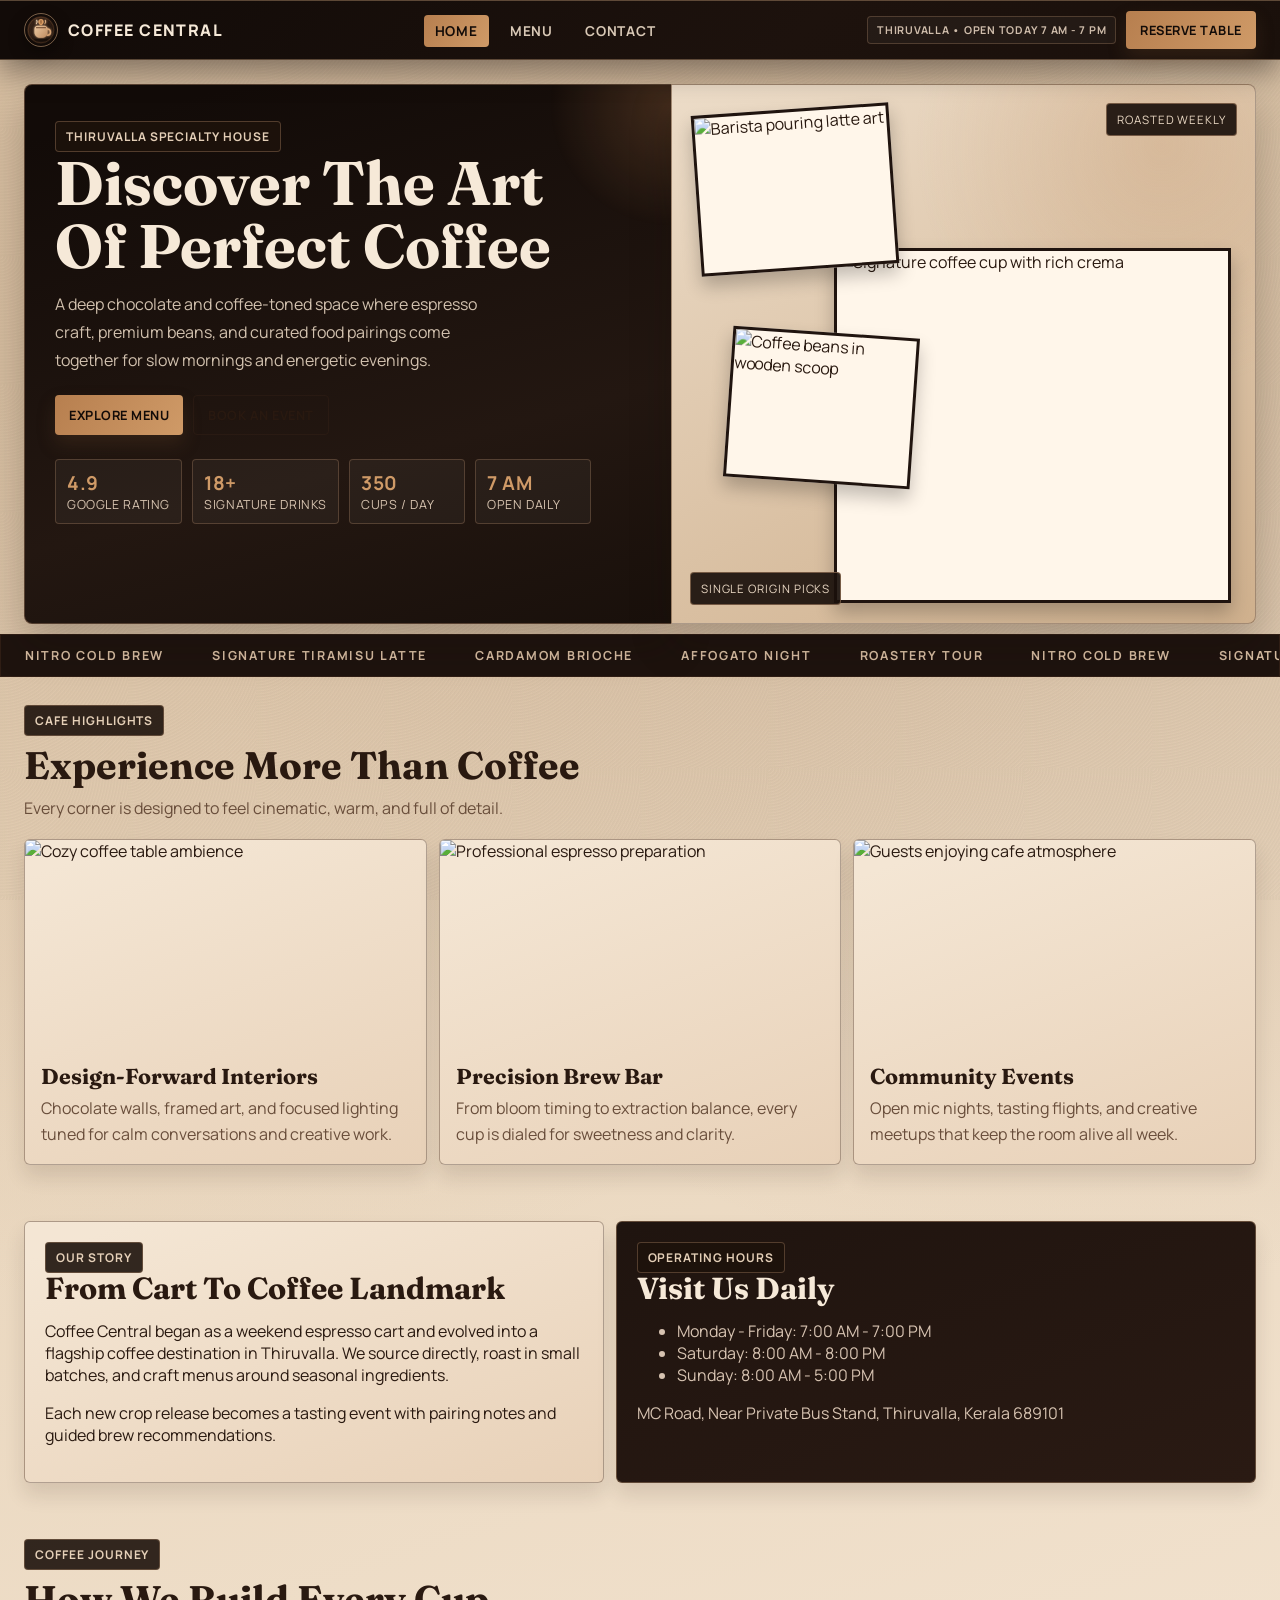
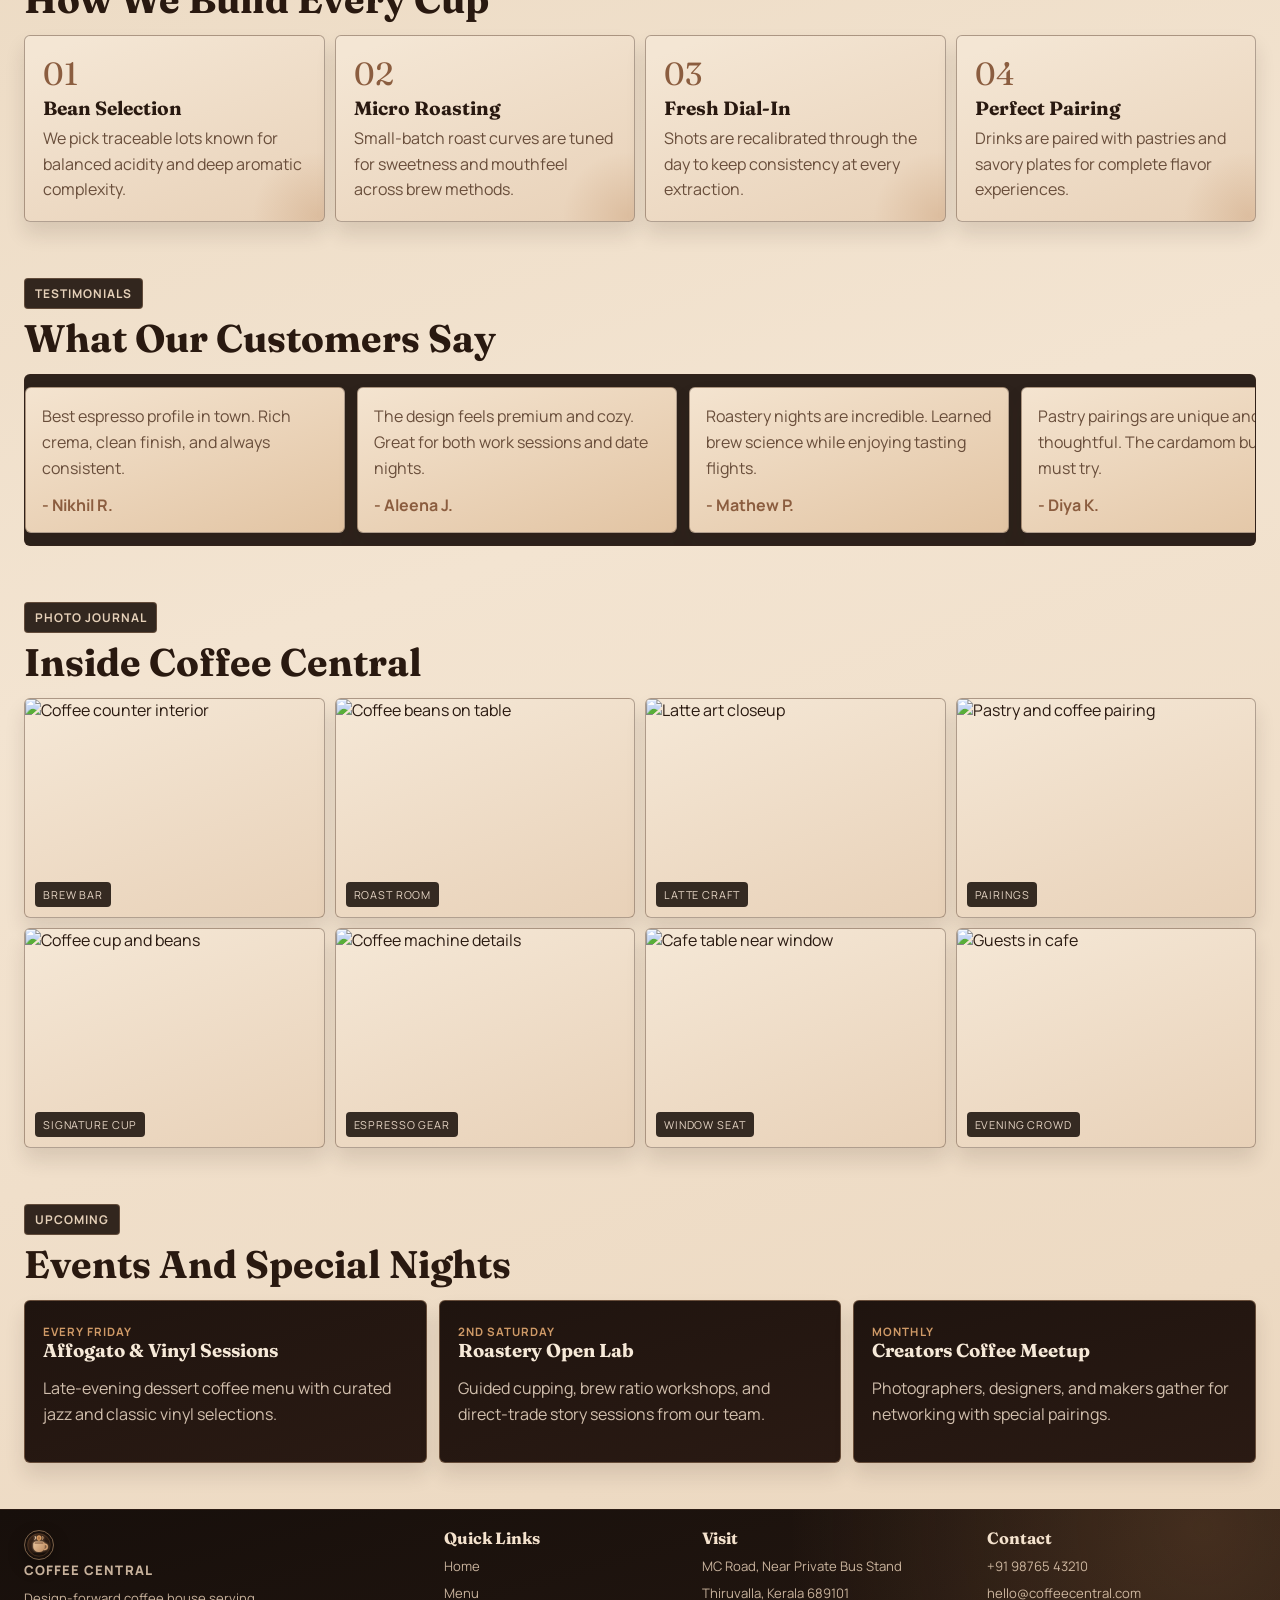
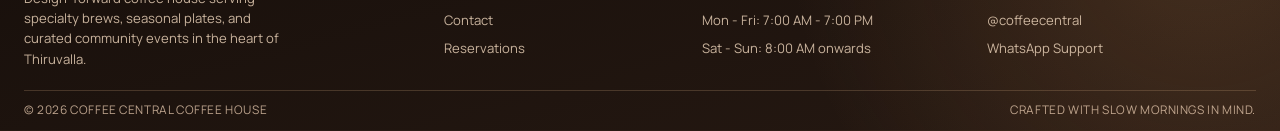
==== index.html @ bed0f674 "Add files via upload" ====
<!DOCTYPE html>
<html lang="en">
  <head>
    <meta charset="UTF-8" />
    <meta name="viewport" content="width=device-width, initial-scale=1.0" />
    <title>Coffee Central | Home</title>
    <meta
      name="description"
      content="Coffee Central in Thiruvalla offers specialty coffee, seasonal menu pairings, and immersive cafe experiences."
    />
    <link rel="preconnect" href="https://fonts.googleapis.com" />
    <link rel="preconnect" href="https://fonts.gstatic.com" crossorigin />
    <link
      href="https://fonts.googleapis.com/css2?family=Fraunces:opsz,wght@9..144,300;9..144,400;9..144,600;9..144,700&family=Manrope:wght@400;500;600;700;800&display=swap"
      rel="stylesheet"
    />
    <link rel="stylesheet" href="styles.css" />
  </head>
  <body>
    <div class="grain"></div>
    <div class="page">
      <div class="nav-wrap">
        <nav>
          <a class="brand" href="index.html">
            <img class="logo-mark" src="logo-coffee-central.svg" alt="Coffee Central logo" />
            <span>COFFEE CENTRAL</span>
          </a>
          <ul>
            <li><a class="nav-link" href="index.html">Home</a></li>
            <li><a class="nav-link" href="menu.html">Menu</a></li>
            <li><a class="nav-link" href="contact.html">Contact</a></li>
          </ul>
          <div class="nav-right">
            <p class="nav-meta">Thiruvalla • Open Today 7 AM - 7 PM</p>
            <a class="btn primary pulse" href="contact.html#reserve">Reserve Table</a>
          </div>
        </nav>
      </div>

      <main>
        <header class="hero">
          <div class="hero-copy reveal">
            <span class="kicker">Thiruvalla Specialty House</span>
            <h1>Discover The Art Of Perfect Coffee</h1>
            <p>
              A deep chocolate and coffee-toned space where espresso craft, premium beans,
              and curated food pairings come together for slow mornings and energetic evenings.
            </p>
            <div class="hero-cta">
              <a class="btn primary" href="menu.html">Explore Menu</a>
              <a class="btn ghost" href="contact.html">Book an Event</a>
            </div>
            <div class="metrics">
              <div class="metric"><strong>4.9</strong>Google Rating</div>
              <div class="metric"><strong>18+</strong>Signature Drinks</div>
              <div class="metric"><strong>350</strong>Cups / Day</div>
              <div class="metric"><strong>7 AM</strong>Open Daily</div>
            </div>
          </div>

          <div class="hero-visual reveal">
            <div class="hero-photo-stack">
              <div class="photo-frame large">
                <img src="https://images.unsplash.com/photo-1511920170033-f8396924c348?auto=format&fit=crop&w=1200&q=80" alt="Signature coffee cup with rich crema" />
              </div>
              <div class="photo-frame top floating">
                <img src="https://images.unsplash.com/photo-1495474472287-4d71bcdd2085?auto=format&fit=crop&w=800&q=80" alt="Barista pouring latte art" />
              </div>
              <div class="photo-frame mid floating">
                <img src="https://images.unsplash.com/photo-1498804103079-a6351b050096?auto=format&fit=crop&w=800&q=80" alt="Coffee beans in wooden scoop" />
              </div>
              <div class="floating-badge">Roasted Weekly</div>
              <div class="floating-badge alt">Single Origin Picks</div>
            </div>
          </div>
        </header>

        <div class="ticker">
          <div class="ticker-track">
            <span>Nitro Cold Brew</span>
            <span>Signature Tiramisu Latte</span>
            <span>Cardamom Brioche</span>
            <span>Affogato Night</span>
            <span>Roastery Tour</span>
            <span>Nitro Cold Brew</span>
            <span>Signature Tiramisu Latte</span>
            <span>Cardamom Brioche</span>
            <span>Affogato Night</span>
            <span>Roastery Tour</span>
          </div>
        </div>

        <section class="section reveal">
          <div class="section-head">
            <span class="kicker">Cafe Highlights</span>
            <h2>Experience More Than Coffee</h2>
            <p class="lead">Every corner is designed to feel cinematic, warm, and full of detail.</p>
          </div>
          <div class="feature-grid">
            <article class="feature-card tilt-card">
              <img src="https://images.unsplash.com/photo-1521017432531-fbd92d768814?auto=format&fit=crop&w=1000&q=80" alt="Cozy coffee table ambience" />
              <div class="content">
                <h3>Design-Forward Interiors</h3>
                <p>Chocolate walls, framed art, and focused lighting tuned for calm conversations and creative work.</p>
              </div>
            </article>
            <article class="feature-card tilt-card">
              <img src="https://images.unsplash.com/photo-1509042239860-f550ce710b93?auto=format&fit=crop&w=1000&q=80" alt="Professional espresso preparation" />
              <div class="content">
                <h3>Precision Brew Bar</h3>
                <p>From bloom timing to extraction balance, every cup is dialed for sweetness and clarity.</p>
              </div>
            </article>
            <article class="feature-card tilt-card">
              <img src="https://images.unsplash.com/photo-1517248135467-4c7edcad34c4?auto=format&fit=crop&w=1000&q=80" alt="Guests enjoying cafe atmosphere" />
              <div class="content">
                <h3>Community Events</h3>
                <p>Open mic nights, tasting flights, and creative meetups that keep the room alive all week.</p>
              </div>
            </article>
          </div>
        </section>

        <section class="section split reveal">
          <article class="story-card">
            <span class="kicker">Our Story</span>
            <h3>From Cart To Coffee Landmark</h3>
            <p>
              Coffee Central began as a weekend espresso cart and evolved into a flagship coffee destination in Thiruvalla.
              We source directly, roast in small batches, and craft menus around seasonal ingredients.
            </p>
            <p>
              Each new crop release becomes a tasting event with pairing notes and guided brew recommendations.
            </p>
          </article>
          <article class="story-card dark">
            <span class="kicker">Operating Hours</span>
            <h3>Visit Us Daily</h3>
            <ul>
              <li>Monday - Friday: 7:00 AM - 7:00 PM</li>
              <li>Saturday: 8:00 AM - 8:00 PM</li>
              <li>Sunday: 8:00 AM - 5:00 PM</li>
            </ul>
            <p class="muted">MC Road, Near Private Bus Stand, Thiruvalla, Kerala 689101</p>
          </article>
        </section>

        <section class="section reveal">
          <div class="section-head">
            <span class="kicker">Coffee Journey</span>
            <h2>How We Build Every Cup</h2>
          </div>
          <div class="process-grid">
            <article class="process-step tilt-card">
              <span class="step-num">01</span>
              <h4>Bean Selection</h4>
              <p>We pick traceable lots known for balanced acidity and deep aromatic complexity.</p>
            </article>
            <article class="process-step tilt-card">
              <span class="step-num">02</span>
              <h4>Micro Roasting</h4>
              <p>Small-batch roast curves are tuned for sweetness and mouthfeel across brew methods.</p>
            </article>
            <article class="process-step tilt-card">
              <span class="step-num">03</span>
              <h4>Fresh Dial-In</h4>
              <p>Shots are recalibrated through the day to keep consistency at every extraction.</p>
            </article>
            <article class="process-step tilt-card">
              <span class="step-num">04</span>
              <h4>Perfect Pairing</h4>
              <p>Drinks are paired with pastries and savory plates for complete flavor experiences.</p>
            </article>
          </div>
        </section>

        <section class="section reveal">
          <div class="section-head">
            <span class="kicker">Testimonials</span>
            <h2>What Our Customers Say</h2>
          </div>
          <div class="testimonial-marquee">
            <div class="testimonial-track">
              <article class="testimonial">
                <p>Best espresso profile in town. Rich crema, clean finish, and always consistent.</p>
                <strong>- Nikhil R.</strong>
              </article>
              <article class="testimonial">
                <p>The design feels premium and cozy. Great for both work sessions and date nights.</p>
                <strong>- Aleena J.</strong>
              </article>
              <article class="testimonial">
                <p>Roastery nights are incredible. Learned brew science while enjoying tasting flights.</p>
                <strong>- Mathew P.</strong>
              </article>
              <article class="testimonial">
                <p>Pastry pairings are unique and thoughtful. The cardamom bun is a must try.</p>
                <strong>- Diya K.</strong>
              </article>
              <article class="testimonial">
                <p>Best espresso profile in town. Rich crema, clean finish, and always consistent.</p>
                <strong>- Nikhil R.</strong>
              </article>
              <article class="testimonial">
                <p>The design feels premium and cozy. Great for both work sessions and date nights.</p>
                <strong>- Aleena J.</strong>
              </article>
            </div>
          </div>
        </section>

        <section class="section reveal">
          <div class="section-head">
            <span class="kicker">Photo Journal</span>
            <h2>Inside Coffee Central</h2>
          </div>
          <div class="gallery-grid">
            <article class="gallery-card"><img src="https://images.unsplash.com/photo-1501339847302-ac426a4a7cbb?auto=format&fit=crop&w=900&q=80" alt="Coffee counter interior" /><span class="tag">Brew Bar</span></article>
            <article class="gallery-card"><img src="https://images.unsplash.com/photo-1459755486867-b55449bb39ff?auto=format&fit=crop&w=900&q=80" alt="Coffee beans on table" /><span class="tag">Roast Room</span></article>
            <article class="gallery-card"><img src="https://images.unsplash.com/photo-1453614512568-c4024d13c247?auto=format&fit=crop&w=900&q=80" alt="Latte art closeup" /><span class="tag">Latte Craft</span></article>
            <article class="gallery-card"><img src="https://images.unsplash.com/photo-1494314671902-399b18174975?auto=format&fit=crop&w=900&q=80" alt="Pastry and coffee pairing" /><span class="tag">Pairings</span></article>
            <article class="gallery-card"><img src="https://images.unsplash.com/photo-1495474472287-4d71bcdd2085?auto=format&fit=crop&w=900&q=80" alt="Coffee cup and beans" /><span class="tag">Signature Cup</span></article>
            <article class="gallery-card"><img src="https://images.unsplash.com/photo-1442512595331-e89e73853f31?auto=format&fit=crop&w=900&q=80" alt="Coffee machine details" /><span class="tag">Espresso Gear</span></article>
            <article class="gallery-card"><img src="https://images.unsplash.com/photo-1461023058943-07fcbe16d735?auto=format&fit=crop&w=900&q=80" alt="Cafe table near window" /><span class="tag">Window Seat</span></article>
            <article class="gallery-card"><img src="https://images.unsplash.com/photo-1470337458703-46ad1756a187?auto=format&fit=crop&w=900&q=80" alt="Guests in cafe" /><span class="tag">Evening Crowd</span></article>
          </div>
        </section>

        <section class="section reveal">
          <div class="section-head">
            <span class="kicker">Upcoming</span>
            <h2>Events And Special Nights</h2>
          </div>
          <div class="event-grid">
            <article class="event-card tilt-card">
              <span class="date">Every Friday</span>
              <h3>Affogato & Vinyl Sessions</h3>
              <p>Late-evening dessert coffee menu with curated jazz and classic vinyl selections.</p>
            </article>
            <article class="event-card tilt-card">
              <span class="date">2nd Saturday</span>
              <h3>Roastery Open Lab</h3>
              <p>Guided cupping, brew ratio workshops, and direct-trade story sessions from our team.</p>
            </article>
            <article class="event-card tilt-card">
              <span class="date">Monthly</span>
              <h3>Creators Coffee Meetup</h3>
              <p>Photographers, designers, and makers gather for networking with special pairings.</p>
            </article>
          </div>
        </section>
      </main>

      <footer class="site-footer">
        <div class="footer-grid">
          <div class="footer-col footer-brand-col">
            <a class="footer-brand" href="index.html">
              <img class="logo-mark" src="logo-coffee-central.svg" alt="Coffee Central logo" />
              <span>COFFEE CENTRAL</span>
            </a>
            <p>
              Design-forward coffee house serving specialty brews, seasonal plates, and curated
              community events in the heart of Thiruvalla.
            </p>
          </div>
          <div class="footer-col">
            <h4>Quick Links</h4>
            <a href="index.html">Home</a>
            <a href="menu.html">Menu</a>
            <a href="contact.html">Contact</a>
            <a href="contact.html#reserve">Reservations</a>
          </div>
          <div class="footer-col">
            <h4>Visit</h4>
            <p>MC Road, Near Private Bus Stand</p>
            <p>Thiruvalla, Kerala 689101</p>
            <p>Mon - Fri: 7:00 AM - 7:00 PM</p>
            <p>Sat - Sun: 8:00 AM onwards</p>
          </div>
          <div class="footer-col">
            <h4>Contact</h4>
            <a href="tel:+919876543210">+91 98765 43210</a>
            <a href="mailto:hello@coffeecentral.com">hello@coffeecentral.com</a>
            <a href="https://instagram.com/coffeecentral" target="_blank" rel="noopener noreferrer">@coffeecentral</a>
            <a href="https://wa.me/919876543210" target="_blank" rel="noopener noreferrer">WhatsApp Support</a>
          </div>
        </div>
        <div class="footer-bottom">
          <p>© 2026 Coffee Central Coffee House</p>
          <p>Crafted with slow mornings in mind.</p>
        </div>
      </footer>
    </div>
    <script src="script.js"></script>
  </body>
</html>
---- styles.css ----
:root {
  --paper: #e3ceb2;
  --paper-soft: #f3e4d1;
  --paper-deep: #cfb18f;
  --choco-900: #120b08;
  --choco-800: #1d130f;
  --choco-700: #2c1c14;
  --coffee-600: #6e4931;
  --coffee-500: #8b5d3f;
  --gold-500: #b77f4f;
  --gold-400: #cf9a67;
  --ink: #291910;
  --ink-soft: #694e3b;
  --cream-ink: #f6e9d8;
  --line: rgba(58, 37, 25, 0.36);
  --line-soft: rgba(196, 154, 116, 0.32);
  --shadow: 0 20px 42px rgba(22, 12, 8, 0.24);
  --radius-lg: 8px;
  --radius-md: 6px;
  --radius-sm: 4px;
}

* {
  box-sizing: border-box;
}

html {
  scroll-behavior: smooth;
}

body {
  margin: 0;
  font-family: "Manrope", sans-serif;
  color: var(--ink);
  background:
    radial-gradient(circle at 12% 8%, rgba(154, 110, 75, 0.2) 0, transparent 32%),
    radial-gradient(circle at 86% 10%, rgba(124, 82, 50, 0.18) 0, transparent 30%),
    linear-gradient(162deg, var(--paper) 10%, var(--paper-soft) 62%, #ead5bc 100%);
  min-height: 100vh;
  min-width: 1240px;
  overflow-x: hidden;
}

img {
  max-width: 100%;
  display: block;
}

.grain {
  position: fixed;
  inset: 0;
  opacity: 0.05;
  pointer-events: none;
  background-image: repeating-radial-gradient(
    circle at 0 0,
    transparent 0,
    rgba(45, 29, 20, 0.7) 1px,
    transparent 3px
  );
  background-size: 128px 128px;
  z-index: 0;
}

.page {
  position: relative;
  z-index: 1;
}

.nav-wrap {
  position: relative;
  top: 0;
  z-index: 25;
  padding: 0;
}

nav {
  width: 100%;
  max-width: none;
  margin: 0;
  background:
    linear-gradient(140deg, #120b08 6%, #1d120d 62%, #1a100b 100%);
  border: 1px solid rgba(211, 170, 130, 0.37);
  border-radius: 0;
  border-left: 0;
  border-right: 0;
  padding: 10px 24px;
  display: flex;
  align-items: center;
  justify-content: space-between;
  gap: 12px;
  box-shadow: 0 12px 28px rgba(11, 6, 5, 0.4);
}

.brand {
  display: flex;
  align-items: center;
  gap: 10px;
  font-weight: 800;
  letter-spacing: 0.09em;
  color: var(--cream-ink);
  text-decoration: none;
  white-space: nowrap;
}

.logo-mark {
  width: 34px;
  height: 34px;
  border-radius: 50%;
  border: 1px solid rgba(220, 176, 132, 0.5);
  box-shadow: 0 7px 16px rgba(0, 0, 0, 0.34);
}

nav ul {
  margin: 0;
  padding: 0;
  list-style: none;
  display: flex;
  gap: 10px;
  align-items: center;
}

.nav-right {
  display: flex;
  align-items: center;
  gap: 10px;
}

.nav-meta {
  margin: 0;
  padding: 6px 9px;
  border-radius: var(--radius-sm);
  border: 1px solid rgba(205, 162, 123, 0.26);
  background: rgba(255, 255, 255, 0.04);
  color: rgba(241, 221, 200, 0.84);
  font-size: 0.67rem;
  text-transform: uppercase;
  letter-spacing: 0.07em;
  font-weight: 700;
  white-space: nowrap;
}

.nav-link {
  text-decoration: none;
  color: rgba(244, 226, 206, 0.88);
  font-weight: 700;
  font-size: 0.85rem;
  border-radius: var(--radius-sm);
  padding: 7px 11px;
  text-transform: uppercase;
  letter-spacing: 0.06em;
  transition: color 0.25s ease, background-color 0.25s ease;
}

.nav-link:hover {
  color: var(--gold-400);
}

.nav-link.active {
  color: var(--choco-900);
  background: linear-gradient(120deg, var(--gold-500), var(--gold-400));
}

.btn {
  border: 0;
  border-radius: var(--radius-sm);
  padding: 10px 14px;
  font-weight: 700;
  font-family: inherit;
  cursor: pointer;
  transition: transform 0.25s ease, box-shadow 0.25s ease;
  text-decoration: none;
  display: inline-flex;
  align-items: center;
  justify-content: center;
  text-transform: uppercase;
  letter-spacing: 0.04em;
  font-size: 0.8rem;
}

.btn.primary {
  background: linear-gradient(120deg, var(--gold-500), var(--gold-400));
  color: var(--choco-900);
  box-shadow: 0 9px 18px rgba(102, 67, 39, 0.28);
}

.btn.ghost {
  background: transparent;
  color: var(--ink);
  border: 1px solid var(--line);
}

.btn:hover {
  transform: translateY(-2px);
}

main {
  display: block;
}

.section {
  max-width: none;
  margin: 0;
  padding: 28px 24px;
}

.section-head {
  margin-bottom: 16px;
}

.kicker {
  display: inline-flex;
  align-items: center;
  gap: 8px;
  padding: 6px 10px;
  border-radius: var(--radius-sm);
  border: 1px solid var(--line-soft);
  background: rgba(29, 18, 12, 0.9);
  color: rgba(244, 222, 198, 0.92);
  font-size: 0.75rem;
  text-transform: uppercase;
  letter-spacing: 0.08em;
  font-weight: 700;
}

h1,
h2,
h3,
h4 {
  font-family: "Fraunces", serif;
  line-height: 1.02;
  margin: 0;
}

h2 {
  font-size: clamp(1.8rem, 3vw, 3rem);
  margin-top: 10px;
}

.lead {
  margin-top: 10px;
  max-width: 62ch;
  line-height: 1.72;
  color: var(--ink-soft);
}

.hero {
  max-width: none;
  width: 100%;
  margin: 24px 0 0;
  padding: 0 24px;
  display: grid;
  grid-template-columns: 1.05fr 0.95fr;
  gap: 0;
}

.hero-copy {
  background: linear-gradient(165deg, #120b08 8%, #231711 66%, #19100b 100%);
  border: 1px solid rgba(208, 162, 123, 0.35);
  border-right: 0;
  border-radius: var(--radius-lg) 0 0 var(--radius-lg);
  padding: 36px 30px;
  color: var(--cream-ink);
  position: relative;
  overflow: hidden;
  box-shadow: var(--shadow);
}

.hero-copy::after {
  content: "";
  position: absolute;
  width: 260px;
  height: 260px;
  border-radius: 50%;
  right: -130px;
  top: -110px;
  background: radial-gradient(circle, rgba(189, 126, 77, 0.26), transparent 66%);
}

.hero-copy h1 {
  font-size: clamp(2.3rem, 4.8vw, 4.8rem);
  max-width: 12ch;
}

.hero-copy p {
  margin-top: 14px;
  line-height: 1.74;
  max-width: 46ch;
  color: rgba(244, 226, 205, 0.84);
}

.hero-cta {
  margin-top: 20px;
  display: flex;
  gap: 10px;
  flex-wrap: wrap;
}

.metrics {
  margin-top: 24px;
  display: flex;
  gap: 10px;
  flex-wrap: wrap;
}

.metric {
  min-width: 116px;
  padding: 10px 11px;
  border-radius: var(--radius-sm);
  border: 1px solid rgba(208, 162, 123, 0.26);
  background: rgba(255, 255, 255, 0.04);
  font-size: 0.78rem;
  text-transform: uppercase;
  letter-spacing: 0.05em;
  color: rgba(244, 224, 202, 0.85);
}

.metric strong {
  display: block;
  font-size: 1.2rem;
  color: var(--gold-400);
}

.hero-visual {
  border-radius: 0 var(--radius-lg) var(--radius-lg) 0;
  border: 1px solid var(--line);
  background:
    radial-gradient(circle at 84% 11%, rgba(190, 142, 98, 0.3), transparent 36%),
    linear-gradient(155deg, #ecdcc8 0%, #cfb08d 100%);
  min-height: 540px;
  position: relative;
  overflow: hidden;
  box-shadow: var(--shadow);
}

.hero-photo-stack {
  position: absolute;
  inset: 0;
  padding: 22px;
}

.photo-frame {
  position: absolute;
  border: 3px solid #20140f;
  background: #fff6ea;
  box-shadow: 0 10px 18px rgba(0, 0, 0, 0.24);
  overflow: hidden;
}

.photo-frame img {
  width: 100%;
  height: 100%;
  object-fit: cover;
  animation: slow-zoom 11s ease-in-out infinite alternate;
}

.photo-frame.large {
  width: 68%;
  height: 66%;
  right: 24px;
  bottom: 20px;
}

.photo-frame.top {
  width: 34%;
  height: 30%;
  left: 24px;
  top: 24px;
  transform: rotate(-4deg);
}

.photo-frame.mid {
  width: 32%;
  height: 28%;
  left: 56px;
  top: 46%;
  transform: rotate(4deg);
}

.floating-badge {
  position: absolute;
  right: 18px;
  top: 18px;
  padding: 8px 10px;
  border-radius: var(--radius-sm);
  background: rgba(27, 17, 11, 0.92);
  color: rgba(245, 227, 206, 0.94);
  border: 1px solid rgba(208, 162, 123, 0.45);
  font-size: 0.72rem;
  text-transform: uppercase;
  letter-spacing: 0.08em;
  animation: float-y 4.6s ease-in-out infinite;
}

.floating-badge.alt {
  top: auto;
  bottom: 18px;
  left: 18px;
  right: auto;
  animation-delay: 1.4s;
}

@keyframes slow-zoom {
  0% {
    transform: scale(1.02);
  }
  100% {
    transform: scale(1.12);
  }
}

@keyframes float-y {
  0%,
  100% {
    transform: translateY(0);
  }
  50% {
    transform: translateY(-8px);
  }
}

.ticker {
  width: 100%;
  max-width: none;
  margin: 10px 0 0;
  border: 1px solid rgba(67, 42, 29, 0.5);
  background: #1e130e;
  overflow: hidden;
}

.ticker-track {
  display: flex;
  width: max-content;
  animation: ticker 26s linear infinite;
}

.ticker span {
  font-size: 0.78rem;
  letter-spacing: 0.14em;
  text-transform: uppercase;
  padding: 12px 24px;
  color: rgba(236, 208, 179, 0.9);
  font-weight: 700;
}

@keyframes ticker {
  to {
    transform: translateX(-50%);
  }
}

.feature-grid {
  display: grid;
  grid-template-columns: repeat(3, minmax(0, 1fr));
  gap: 12px;
}

.feature-card,
.menu-card,
.info-card,
.story-card,
.team-card,
.gallery-card,
.event-card,
.process-step,
.testimonial,
.faq-item {
  border: 1px solid var(--line);
  border-radius: var(--radius-md);
  background: linear-gradient(160deg, #f4e6d4 8%, #e8d1b8 100%);
  box-shadow: 0 12px 20px rgba(41, 25, 16, 0.12);
}

.feature-card {
  overflow: hidden;
}

.feature-card img {
  width: 100%;
  height: 210px;
  object-fit: cover;
}

.feature-card .content {
  padding: 16px;
}

.feature-card h3 {
  font-size: 1.35rem;
  margin-bottom: 8px;
}

.feature-card p {
  margin: 0;
  line-height: 1.62;
  color: var(--ink-soft);
}

.split {
  display: grid;
  grid-template-columns: 0.95fr 1.05fr;
  gap: 12px;
}

.story-card {
  padding: 20px;
}

.contact-visual {
  margin-top: 12px;
  display: grid;
  gap: 10px;
}

.contact-main-photo,
.contact-sub-photo {
  margin: 0;
  border: 1px solid rgba(58, 37, 25, 0.4);
  border-radius: var(--radius-md);
  overflow: hidden;
  box-shadow: 0 10px 16px rgba(36, 21, 14, 0.16);
}

.contact-main-photo {
  height: 286px;
}

.contact-main-photo img {
  width: 100%;
  height: 100%;
  object-fit: cover;
  object-position: center;
}

.contact-subgrid {
  display: grid;
  grid-template-columns: 1fr 1fr;
  gap: 10px;
}

.contact-sub-photo {
  height: 126px;
}

.contact-sub-photo img {
  width: 100%;
  height: 100%;
  object-fit: cover;
  object-position: center;
}

.story-card.dark {
  background: linear-gradient(160deg, #1f140f, #2a1a13);
  color: var(--cream-ink);
  border-color: rgba(209, 166, 126, 0.36);
}

.story-card.dark p,
.story-card.dark li,
.story-card.dark .muted {
  color: rgba(244, 224, 204, 0.86);
}

.story-card h3 {
  margin-bottom: 10px;
  font-size: 1.9rem;
}

.process-grid {
  display: grid;
  grid-template-columns: repeat(4, minmax(0, 1fr));
  gap: 10px;
}

.process-step {
  padding: 18px;
  position: relative;
  overflow: hidden;
}

.process-step::after {
  content: "";
  position: absolute;
  width: 130px;
  height: 130px;
  border-radius: 50%;
  right: -58px;
  bottom: -60px;
  background: radial-gradient(circle, rgba(183, 127, 79, 0.24), transparent 70%);
}

.step-num {
  font-family: "Fraunces", serif;
  font-size: 2rem;
  color: var(--coffee-500);
}

.process-step h4 {
  margin-top: 6px;
  font-size: 1.2rem;
}

.process-step p {
  margin: 8px 0 0;
  color: var(--ink-soft);
  line-height: 1.6;
}

.testimonial-marquee {
  overflow: hidden;
  border: 1px solid var(--line);
  border-radius: var(--radius-md);
  background: rgba(29, 18, 12, 0.92);
  padding: 12px 0;
}

.testimonial-track {
  display: flex;
  gap: 12px;
  width: max-content;
  animation: ticker 28s linear infinite;
}

.testimonial {
  width: 320px;
  background: linear-gradient(160deg, #f4e4d0, #e2c4a3);
  padding: 16px;
}

.testimonial p {
  margin: 0;
  line-height: 1.62;
  color: var(--ink-soft);
}

.testimonial strong {
  margin-top: 12px;
  display: inline-block;
  color: var(--coffee-500);
}

.gallery-grid {
  display: grid;
  grid-template-columns: repeat(4, minmax(0, 1fr));
  gap: 10px;
}

.gallery-card {
  overflow: hidden;
  position: relative;
  min-height: 220px;
}

.gallery-card img {
  width: 100%;
  height: 100%;
  object-fit: cover;
  transition: transform 0.5s ease;
}

.gallery-card:hover img {
  transform: scale(1.08);
}

.gallery-card .tag {
  position: absolute;
  left: 10px;
  bottom: 10px;
  padding: 5px 8px;
  border-radius: var(--radius-sm);
  background: rgba(24, 14, 9, 0.86);
  color: rgba(245, 228, 210, 0.92);
  font-size: 0.68rem;
  text-transform: uppercase;
  letter-spacing: 0.08em;
}

.event-grid {
  display: grid;
  grid-template-columns: repeat(3, minmax(0, 1fr));
  gap: 12px;
}

.event-card {
  padding: 18px;
  background: linear-gradient(165deg, #1f140f, #2a1a13);
  border-color: rgba(206, 160, 121, 0.4);
  color: var(--cream-ink);
}

.event-card p {
  color: rgba(243, 224, 204, 0.84);
  line-height: 1.62;
}

.event-card .date {
  font-size: 0.72rem;
  text-transform: uppercase;
  letter-spacing: 0.09em;
  color: var(--gold-400);
  font-weight: 700;
}

.page-hero {
  width: 100%;
  max-width: none;
  margin: 24px 0 0;
  padding: 26px 24px;
  border: 1px solid rgba(207, 160, 122, 0.4);
  border-left: 0;
  border-right: 0;
  border-radius: 0;
  background: linear-gradient(162deg, #1a110d 6%, #281a12 62%, #20150f 100%);
  color: var(--cream-ink);
  box-shadow: var(--shadow);
  position: relative;
  overflow: hidden;
}

.page-hero::after {
  content: "";
  position: absolute;
  width: 240px;
  height: 240px;
  border-radius: 50%;
  right: -120px;
  top: -120px;
  background: radial-gradient(circle, rgba(193, 134, 86, 0.34), transparent 70%);
}

.page-hero h1 {
  font-size: clamp(2.2rem, 4.9vw, 4rem);
  margin-top: 10px;
}

.page-hero p {
  margin: 12px 0 0;
  max-width: 62ch;
  color: rgba(241, 221, 199, 0.84);
  line-height: 1.7;
}

.menu-layout {
  display: grid;
  grid-template-columns: 0.9fr 1.1fr;
  gap: 12px;
}

.menu-banner {
  border: 1px solid var(--line);
  border-radius: var(--radius-md);
  overflow: hidden;
  min-height: 410px;
  position: relative;
}

.menu-banner img {
  width: 100%;
  height: 100%;
  object-fit: cover;
}

.menu-banner .overlay {
  position: absolute;
  inset: auto 14px 14px;
  padding: 10px 12px;
  border-radius: var(--radius-sm);
  background: rgba(20, 12, 8, 0.86);
  color: rgba(246, 229, 209, 0.9);
  font-size: 0.78rem;
  letter-spacing: 0.07em;
  text-transform: uppercase;
}

.menu-grid {
  display: grid;
  grid-template-columns: repeat(3, minmax(0, 1fr));
  gap: 10px;
}

.menu-card {
  padding: 16px;
  position: relative;
  overflow: hidden;
}

.menu-card:nth-child(3n + 1) {
  background: linear-gradient(160deg, #1e130e, #281a13);
  border-color: rgba(207, 160, 122, 0.38);
  color: var(--cream-ink);
}

.menu-card:nth-child(3n + 1) p {
  color: rgba(242, 223, 203, 0.82);
}

.menu-card h3 {
  font-size: 1.2rem;
}

.menu-card p {
  margin: 8px 0 0;
  color: var(--ink-soft);
  line-height: 1.6;
}

.price {
  display: inline-block;
  margin-top: 10px;
  font-weight: 800;
  color: var(--gold-500);
}

.pill-list {
  display: flex;
  flex-wrap: wrap;
  gap: 8px;
  margin-top: 12px;
}

.pill {
  padding: 6px 9px;
  border-radius: var(--radius-sm);
  border: 1px solid var(--line);
  background: rgba(255, 247, 238, 0.56);
  font-size: 0.72rem;
  text-transform: uppercase;
  letter-spacing: 0.06em;
  font-weight: 700;
}

.info-grid {
  display: grid;
  grid-template-columns: repeat(3, minmax(0, 1fr));
  gap: 12px;
}

.info-card {
  padding: 18px;
}

.info-card h3 {
  font-size: 1.34rem;
}

.info-card p,
.info-card li {
  color: var(--ink-soft);
  line-height: 1.62;
}

.info-card ul {
  margin: 10px 0 0;
  padding-left: 18px;
}

.contact-list {
  margin-top: 12px;
  display: grid;
  gap: 8px;
}

.contact-list a {
  color: var(--coffee-600);
  font-weight: 700;
  text-decoration: none;
}

.contact-list a:hover {
  text-decoration: underline;
}

.form-wrap {
  border: 1px solid var(--line);
  border-radius: var(--radius-md);
  background: linear-gradient(160deg, #f4e6d4 8%, #e6ccb1 100%);
  padding: 18px;
}

form {
  display: grid;
  grid-template-columns: 1fr 1fr;
  gap: 10px;
}

input,
textarea,
select {
  width: 100%;
  font: inherit;
  border-radius: var(--radius-sm);
  border: 1px solid rgba(58, 37, 25, 0.4);
  padding: 11px 12px;
  background: rgba(255, 248, 240, 0.8);
  color: var(--ink);
}

textarea,
.full {
  grid-column: 1 / -1;
}

.faq-list {
  display: grid;
  gap: 8px;
}

.faq-item {
  overflow: hidden;
}

.faq-trigger {
  width: 100%;
  border: 0;
  background: transparent;
  padding: 14px 16px;
  text-align: left;
  display: flex;
  justify-content: space-between;
  align-items: center;
  font: inherit;
  color: var(--ink);
  cursor: pointer;
  font-weight: 700;
}

.faq-trigger span {
  font-size: 0.78rem;
  color: var(--coffee-600);
}

.faq-content {
  max-height: 0;
  overflow: hidden;
  transition: max-height 0.35s ease;
  border-top: 1px solid transparent;
}

.faq-content p {
  margin: 0;
  padding: 0 16px 14px;
  color: var(--ink-soft);
  line-height: 1.65;
}

.faq-item.open .faq-content {
  max-height: 180px;
  border-top-color: var(--line);
}

.team-grid {
  display: grid;
  grid-template-columns: repeat(3, minmax(0, 1fr));
  gap: 12px;
}

.team-card {
  overflow: hidden;
}

.team-card img {
  width: 100%;
  height: 250px;
  object-fit: cover;
  object-position: center top;
}

.team-card:nth-child(1) img {
  object-position: center 18%;
}

.team-card:nth-child(2) img {
  object-position: center 20%;
}

.team-card:nth-child(3) img {
  object-position: center 22%;
}

.team-card .content {
  padding: 14px;
}

.team-card h4 {
  font-size: 1.2rem;
}

.team-card p {
  margin: 8px 0 0;
  color: var(--ink-soft);
}

.site-footer {
  width: 100%;
  max-width: none;
  margin: 18px 0 0;
  padding: 20px 24px 12px;
  border: 1px solid rgba(60, 39, 27, 0.46);
  border-left: 0;
  border-right: 0;
  border-radius: 0;
  background:
    radial-gradient(circle at 94% 8%, rgba(183, 127, 79, 0.24), transparent 34%),
    linear-gradient(165deg, #170f0b, #261912);
  color: rgba(244, 224, 203, 0.9);
}

.footer-grid {
  display: grid;
  grid-template-columns: 1.5fr 0.9fr 1fr 1fr;
  gap: 16px;
  padding-bottom: 14px;
}

.footer-col h4 {
  margin: 0 0 9px;
  font-size: 1.02rem;
  color: #f4e2cd;
}

.footer-col p,
.footer-col a {
  margin: 0 0 7px;
  color: rgba(238, 214, 188, 0.82);
  text-decoration: none;
  font-size: 0.82rem;
  line-height: 1.55;
}

.footer-col a {
  display: block;
}

.footer-col a:hover {
  color: var(--gold-400);
}

.footer-brand {
  display: inline-flex;
  align-items: center;
  gap: 9px;
  text-decoration: none;
  color: #f4e2cd;
  font-weight: 800;
  letter-spacing: 0.08em;
  margin-bottom: 10px;
}

.footer-brand .logo-mark {
  width: 30px;
  height: 30px;
}

.footer-brand-col p {
  max-width: 34ch;
}

.footer-bottom {
  border-top: 1px solid rgba(194, 153, 116, 0.26);
  padding-top: 10px;
  display: flex;
  justify-content: space-between;
  align-items: center;
}

.footer-bottom p {
  margin: 0;
  font-size: 0.74rem;
  letter-spacing: 0.05em;
  text-transform: uppercase;
  color: rgba(232, 203, 175, 0.78);
}

.reveal {
  opacity: 0;
  transform: translateY(20px);
  transition: opacity 0.75s ease, transform 0.75s ease;
}

.reveal.visible {
  opacity: 1;
  transform: translateY(0);
}

.tilt-card {
  transform-style: preserve-3d;
  transition: transform 0.2s ease;
}

.pulse {
  animation: pulse 2.6s ease-in-out infinite;
}

@keyframes pulse {
  0%,
  100% {
    box-shadow: 0 0 0 0 rgba(183, 127, 79, 0.34);
  }
  50% {
    box-shadow: 0 0 0 10px rgba(183, 127, 79, 0);
  }
}
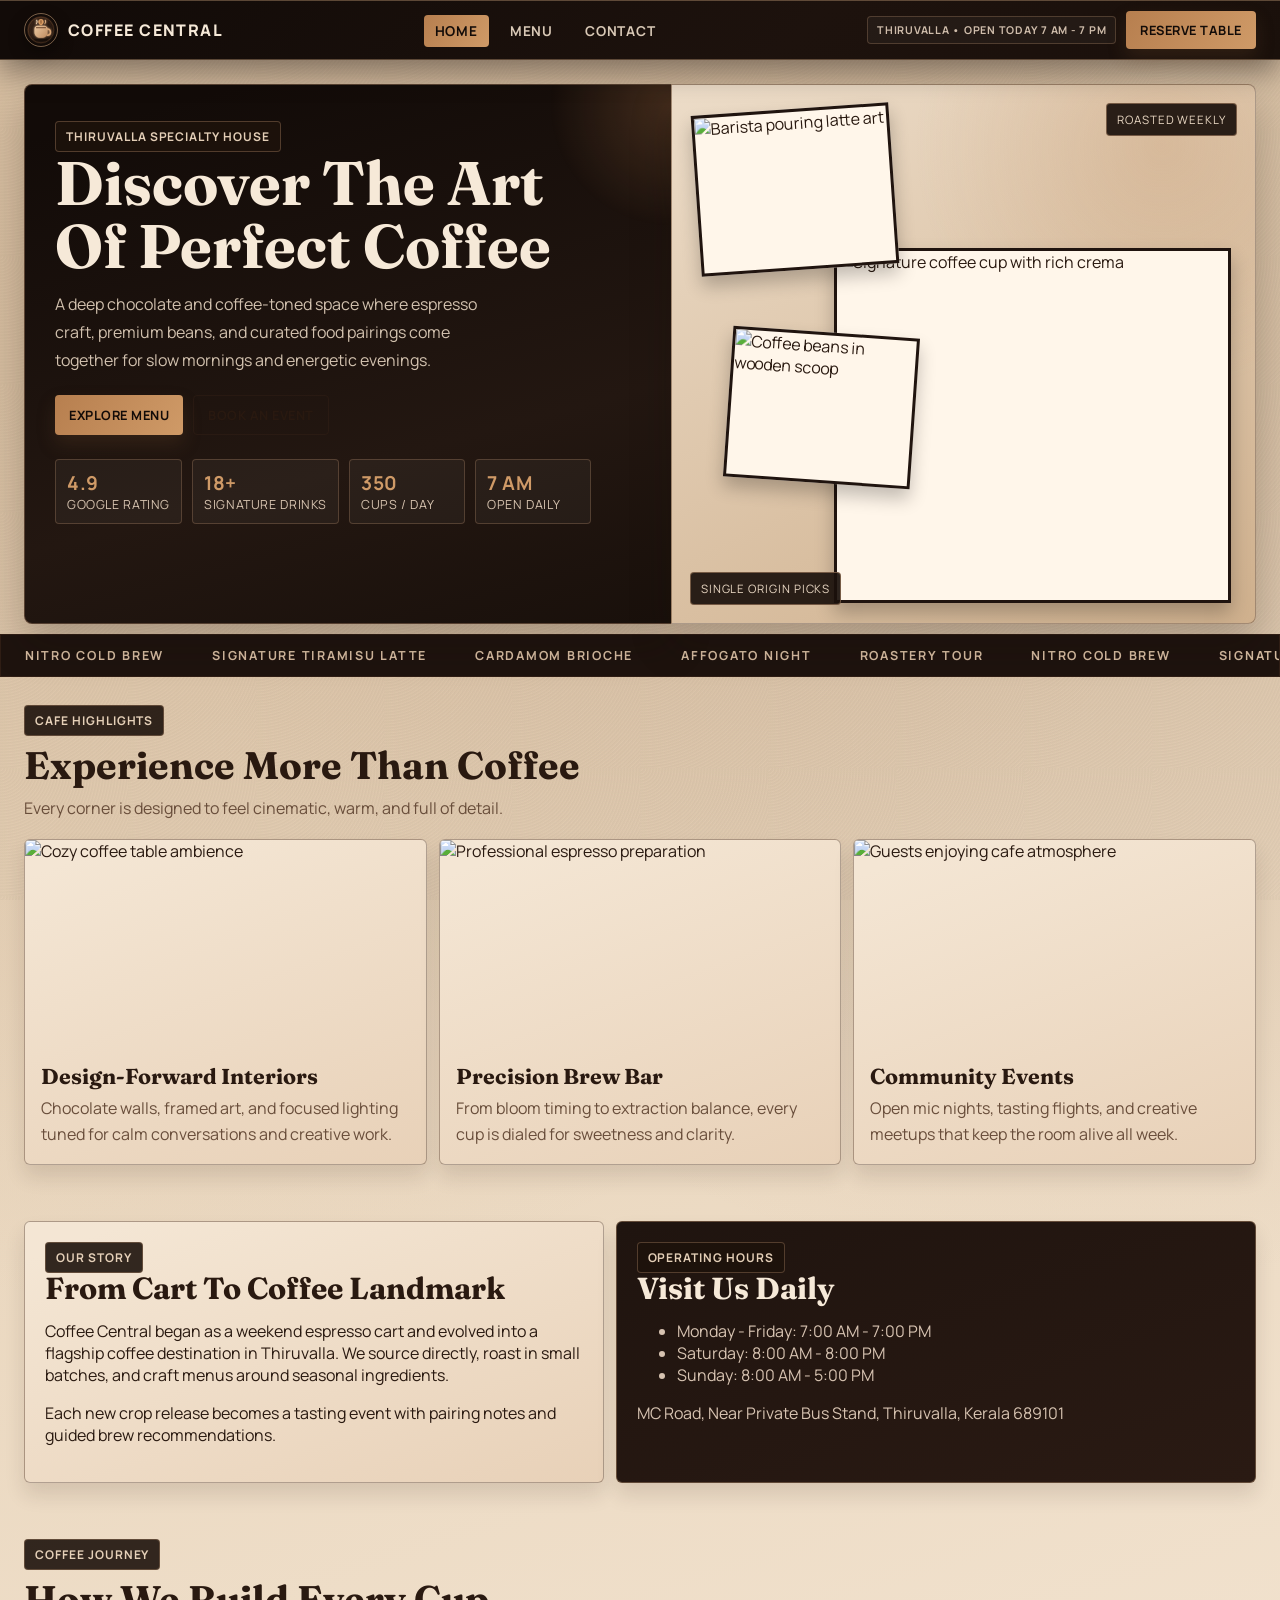
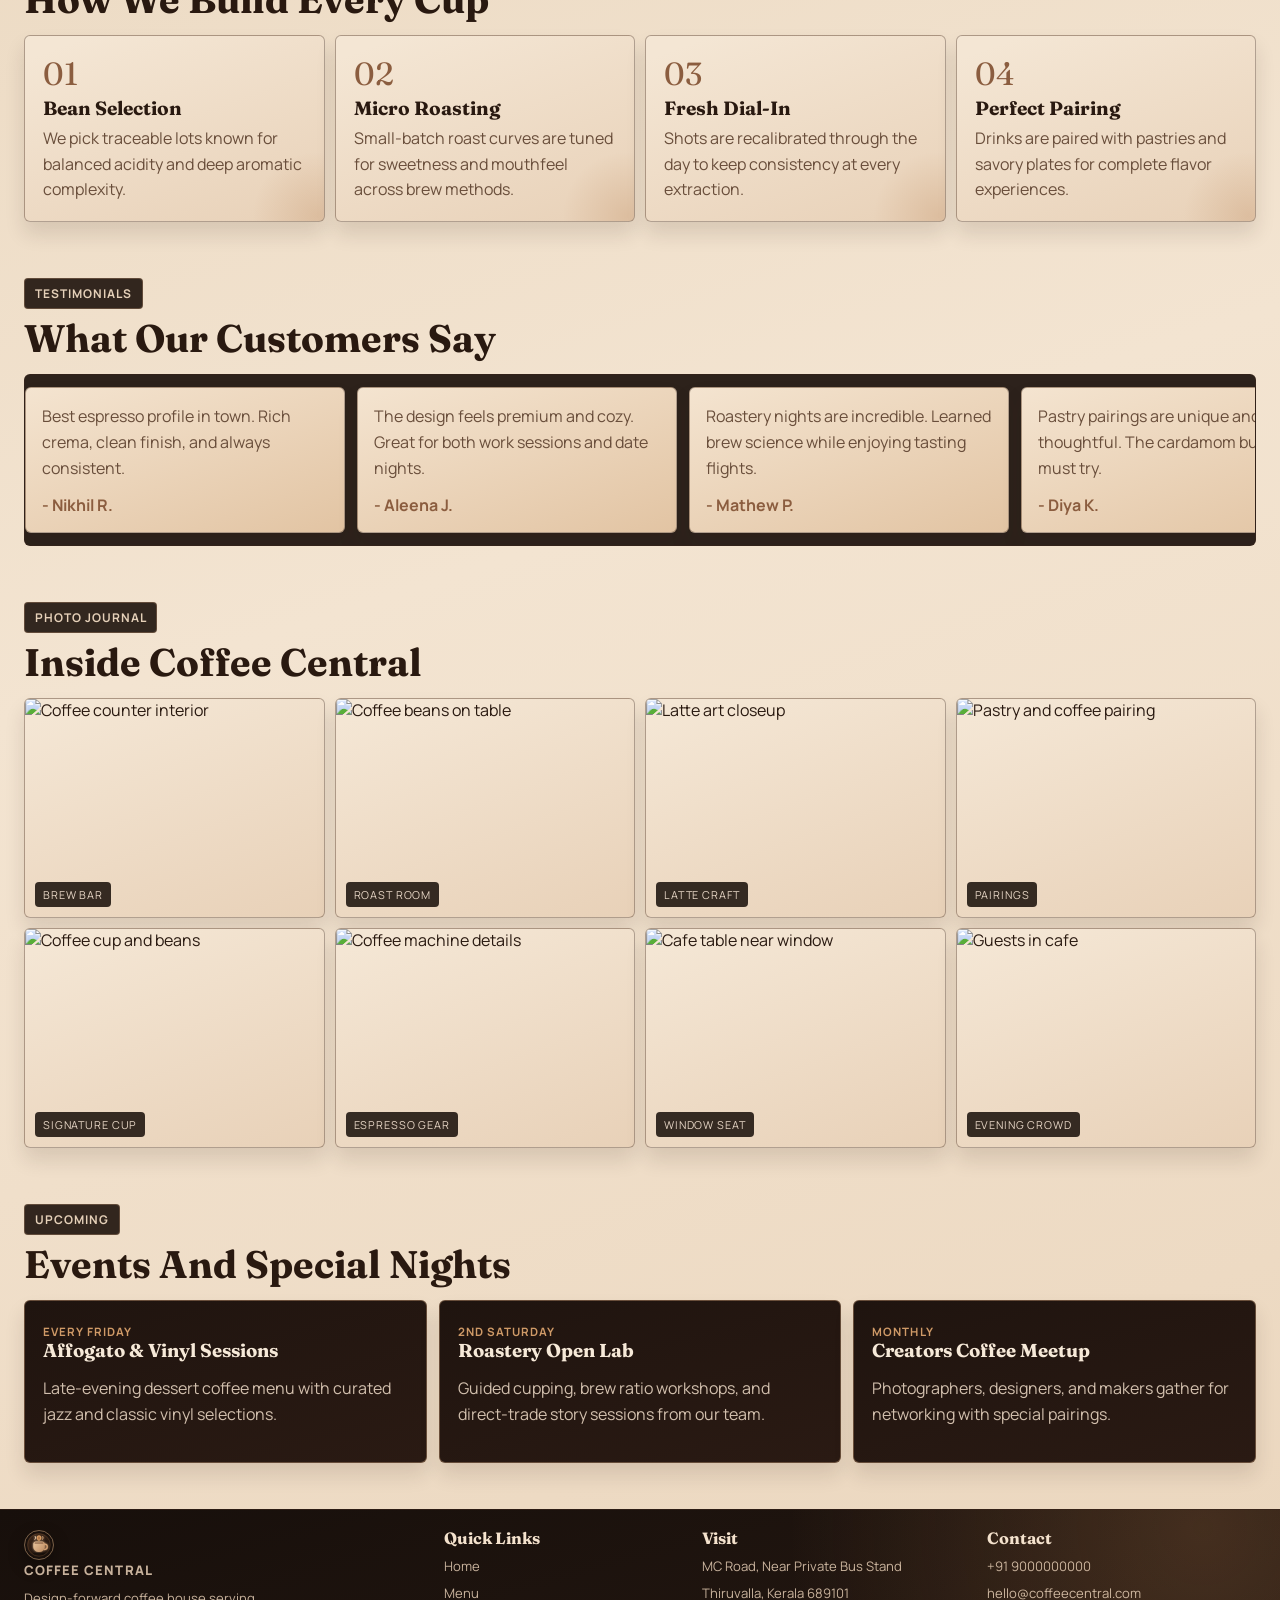
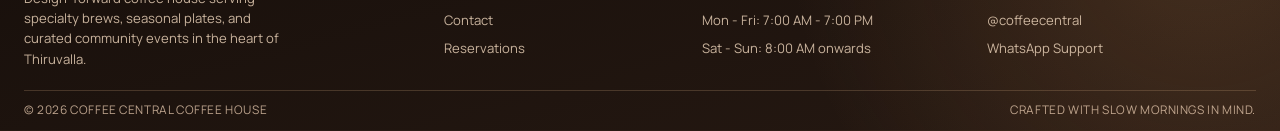
==== commit 1f990709: "Update index.html" ====
--- a/index.html
+++ b/index.html
@@ -279,10 +279,10 @@
           </div>
           <div class="footer-col">
             <h4>Contact</h4>
-            <a href="tel:+919876543210">+91 98765 43210</a>
+            <a href="tel:+919876543210">+91 9000000000</a>
             <a href="mailto:hello@coffeecentral.com">hello@coffeecentral.com</a>
-            <a href="https://instagram.com/coffeecentral" target="_blank" rel="noopener noreferrer">@coffeecentral</a>
-            <a href="https://wa.me/919876543210" target="_blank" rel="noopener noreferrer">WhatsApp Support</a>
+            <a href="https://instagram.com/" target="_blank" rel="noopener noreferrer">@coffeecentral</a>
+            <a href="https://wa.me/919000000000" target="_blank" rel="noopener noreferrer">WhatsApp Support</a>
           </div>
         </div>
         <div class="footer-bottom">
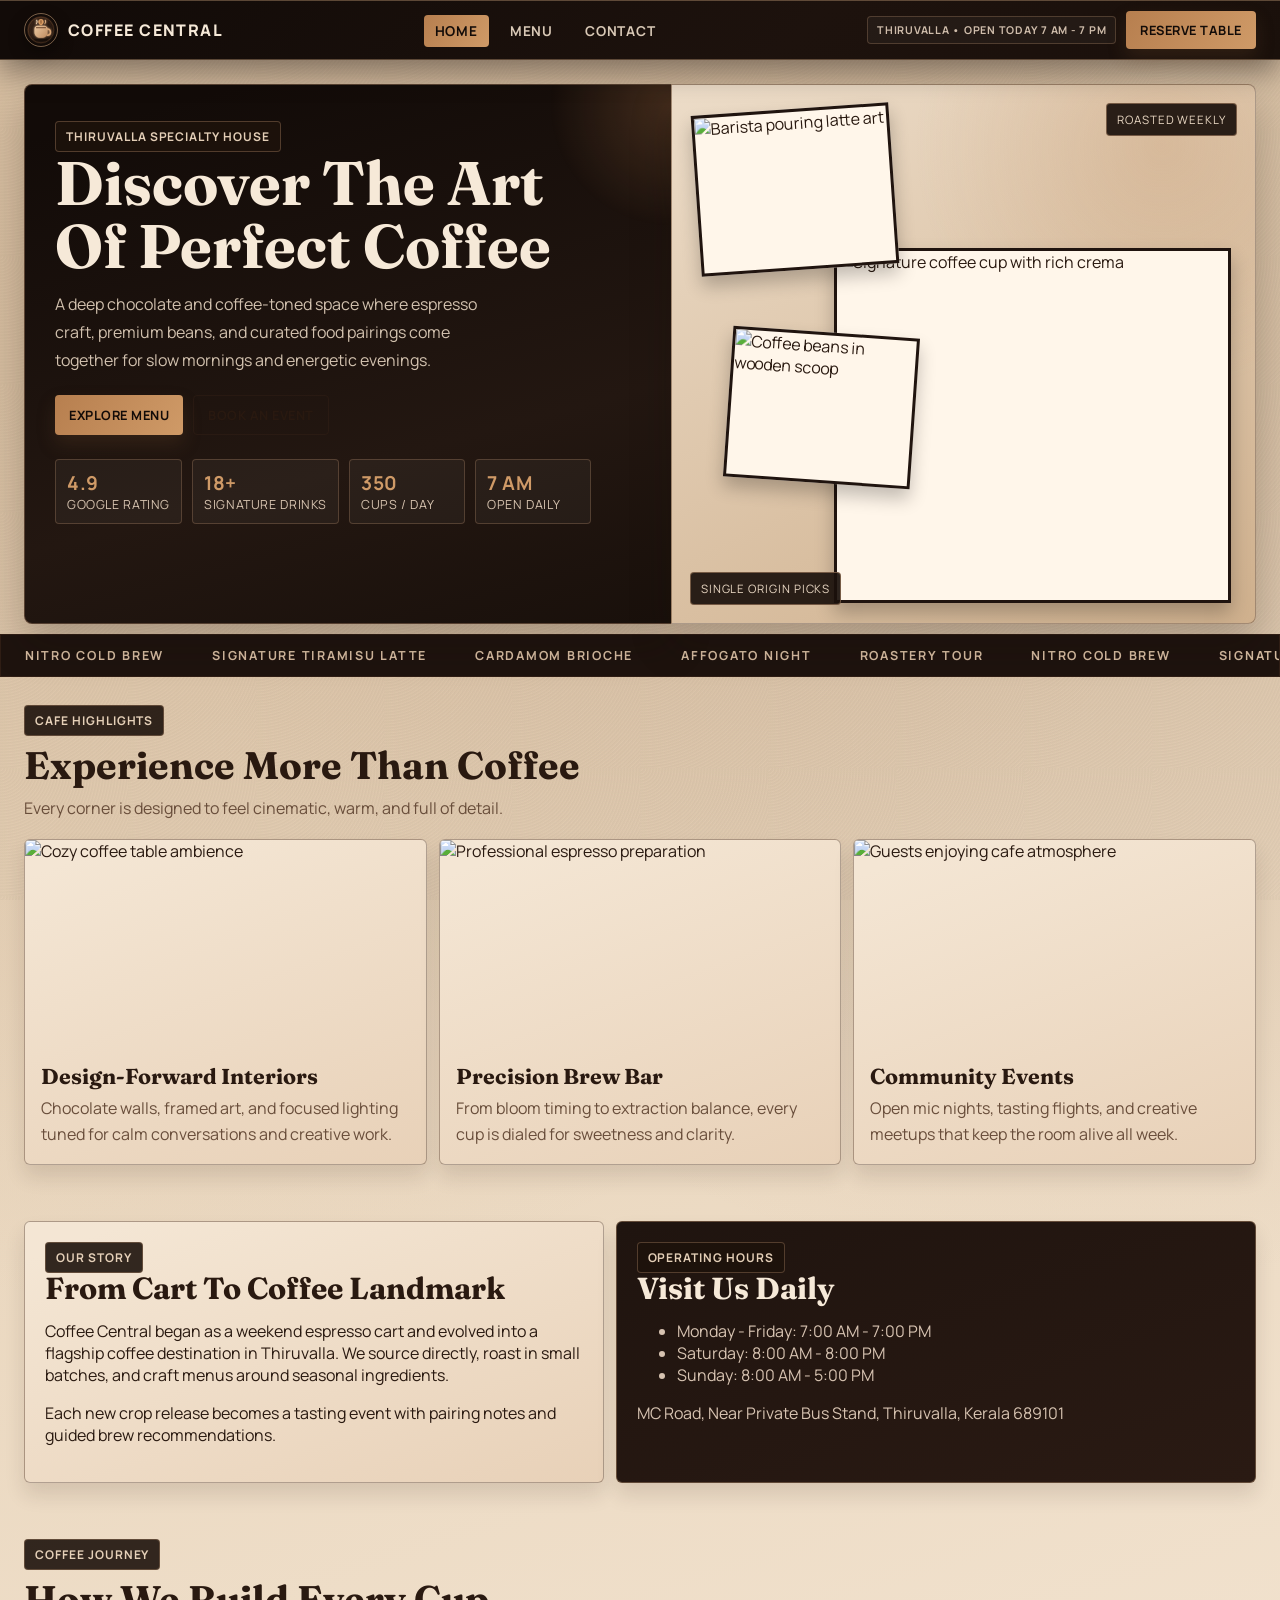
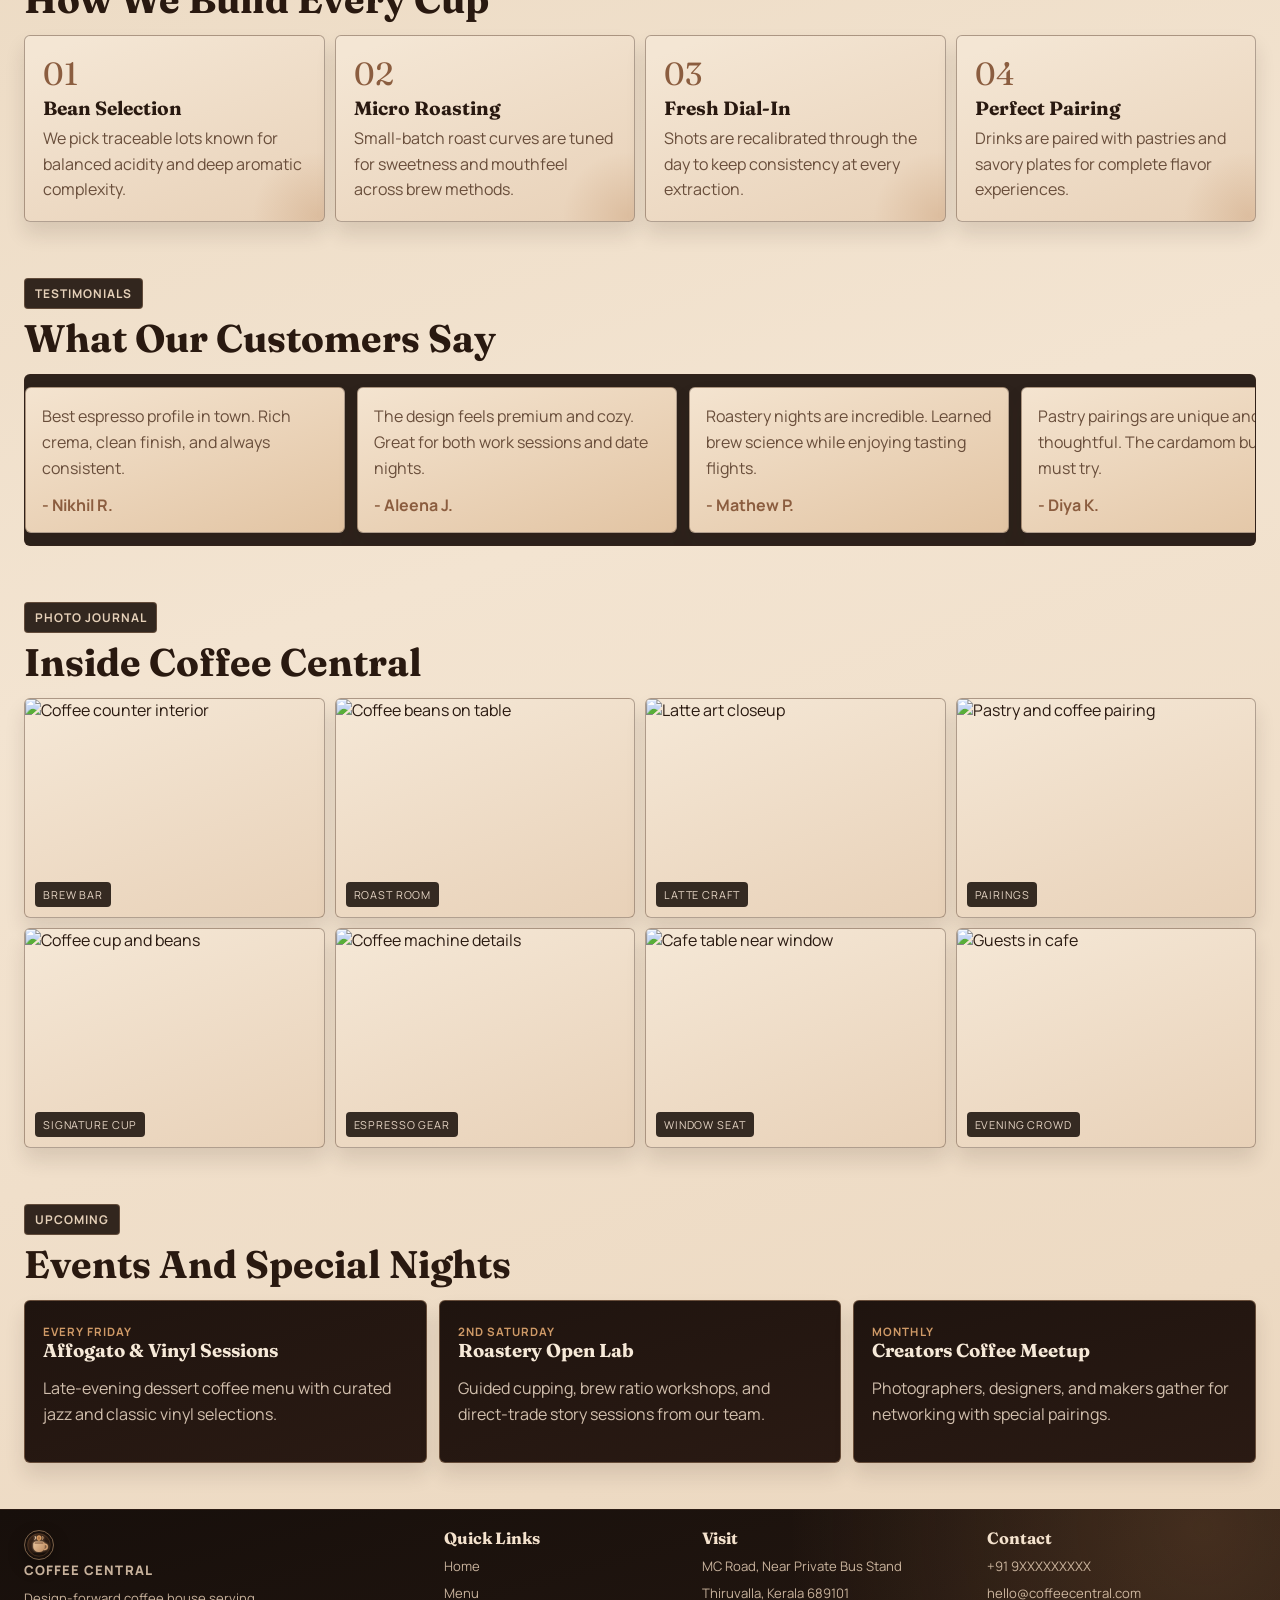
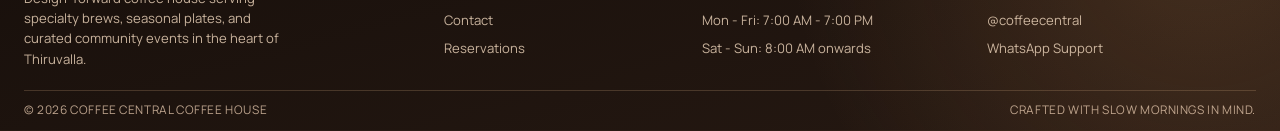
==== commit dd6d2680: "Update index.html" ====
--- a/index.html
+++ b/index.html
@@ -279,7 +279,7 @@
           </div>
           <div class="footer-col">
             <h4>Contact</h4>
-            <a href="tel:+919876543210">+91 9000000000</a>
+            <a href="tel:+919876543210">+91 9XXXXXXXXX</a>
             <a href="mailto:hello@coffeecentral.com">hello@coffeecentral.com</a>
             <a href="https://instagram.com/" target="_blank" rel="noopener noreferrer">@coffeecentral</a>
             <a href="https://wa.me/919000000000" target="_blank" rel="noopener noreferrer">WhatsApp Support</a>
